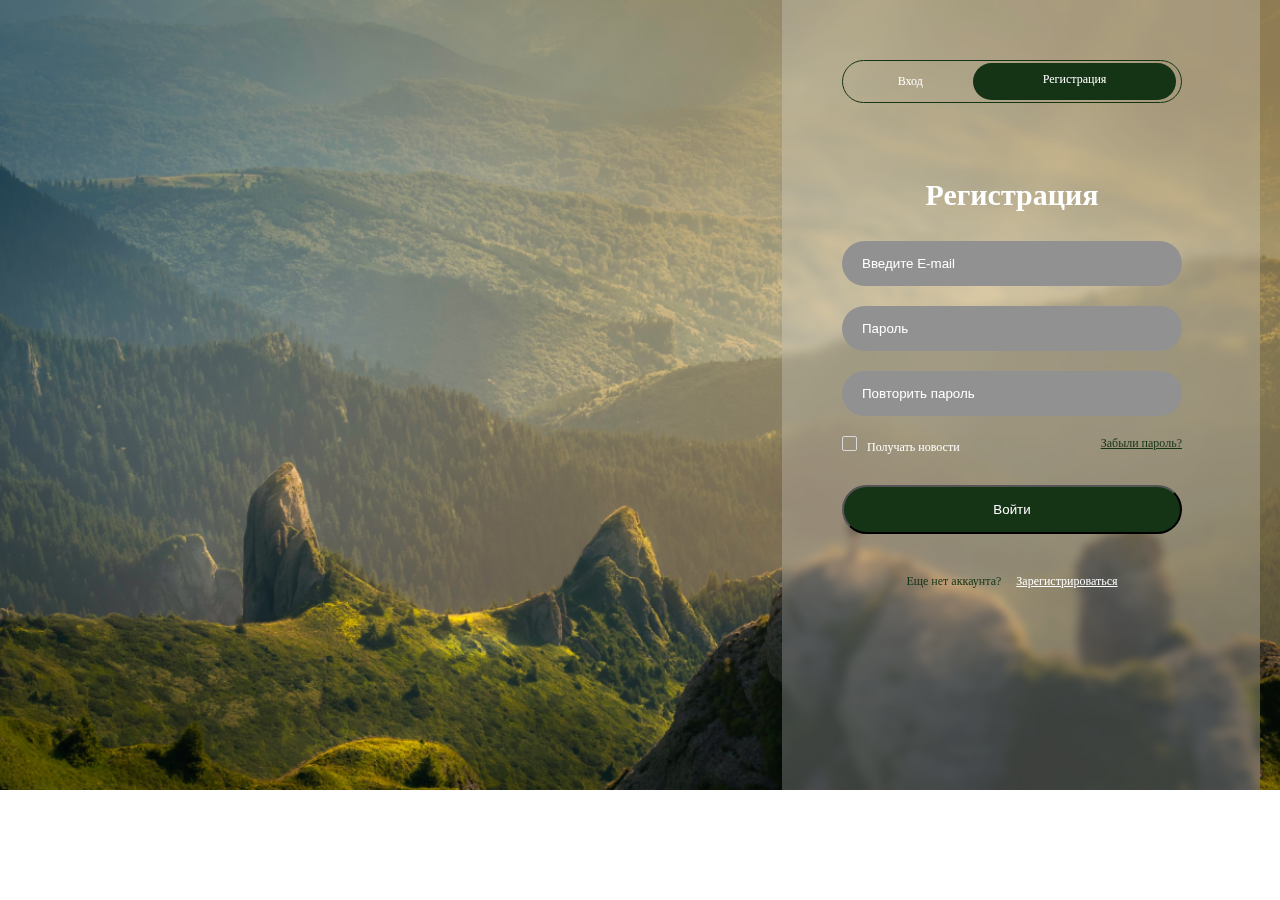
==== index1.html @ fb6a3434 "add registr page" ====
<!DOCTYPE html>
<html lang="ru">
  <head>
    <meta charset="UTF-8" />
    <meta name="viewport" content="width=device-width, initial-scale=1.0" />
    <title>Forms</title>
    <link rel="stylesheet" href="./fonts/fontsheet.css" />
    <link rel="stylesheet" href="./css/style.css" />
  </head>
  <body>
    <main>
      <section class="flex jc-end container main">
        <div class="wrapper">
          <div class="container-small">
            <div class="nav-header">
              <nav class="nav-list flex jc-sb">
                <a class="nav-item-2" href="./index.html">Вход</a>
                <a class="nav-item-1" href="./index1.html">Регистрация</a>
              </nav>
            </div>
          </div>

          <section>
            <div class="container-small">
              <h1 class="main-title">Регистрация</h1>
              <form action="https://fom.in.ua/echo" method="post">
                <input
                  class="fields"
                  type="email"
                  name="email"
                  placeholder="Введите E-mail"
                  required
                />
                <br />
                <input
                  class="fields"
                  type="password"
                  name="pass"
                  placeholder="Пароль"
                  required
                  pattern="[0-9]{6}"
                />
                <br />
                <input
                  class="fields"
                  type="password"
                  name="pass"
                  placeholder="Повторить пароль"
                  required
                  pattern="[0-9]{6}"
                />
                <br />

                <div class="flex jc-sb">
                  <label class="checkbox-label">
                    <input type="checkbox" />
                    <span class="checkbox"></span>Получать новости
                  </label>
                  <a href="#" class="tx-color-green">Забыли пароль?</a>
                </div>
                <button type="submit">Войти</button>
              </form>
            </div>
          </section>
          <section>
            <div class="container-small">
              <div class="flex text-box">
                <p class="tx-color-green">Еще нет аккаунта?</p>
                <a href="#">Зарегистрироваться</a>
              </div>
            </div>
          </section>
        </div>
      </section>
    </main>
  </body>
</html>
---- fonts/fontsheet.css ----
@font-face {
  font-family: 'Roboto';
  src: url('Roboto-Regular.woff2') format('woff2'),
    url('Roboto-Regular.woff') format('woff');
  font-weight: normal;
  font-style: normal;
  font-display: swap;
}
---- css/style.css ----
:root {
  --container-width: 1240px;
  --basic-space: 1rem;
  --bg-color-1: #153416;
  --bg-color-2: #929191;
  --text-color: #153416;
}

* {
  margin: 0;
  padding: 0;
  box-sizing: border-box;
}
.tx-color-green {
  color: var(--text-color);
}
.img {
  max-width: 100%;
}

.btn {
  display: inline-block;
  text-align: center;
  min-width: 150px;
  padding: 0.5rem, 1.5rem;
}

a {
  color: inherit;
  text-decoration: underline;
}
html {
  font-family: 'Roboto' serif;
  font-size: 12px;
  line-height: normal;
  font-weight: 400;
  color: #fff;
}

.container {
  max-width: calc(var(--container-width) + var(--basic-space) * 2);
  margin-left: auto;
  margin-right: auto;
  padding-right: var(--basic-space);
  padding-left: var(--basic-space);
}
.container-small {
  min-width: 340px;
}
main {
  background: url(../img/bg.png) no-repeat center/cover;
  min-width: 100vh;
}
.wrapper {
  max-width: 496px;
  background: rgba(233, 233, 233, 0.25);
  backdrop-filter: blur(5px);
}
.flex {
  display: flex;
}
.jc-end {
  justify-content: flex-end;
}
.jc-sb {
  justify-content: space-between;
}
.ta-center {
  text-align: center;
}
.wrapper {
  padding: 60px 78px 171px 60px;
}
.nav-header {
  border-radius: 30px;
  border: 1px solid #153416;
  padding: 2px;
  margin-bottom: 75px;
}
.nav-list {
  justify-content: center;
}
.nav-item-1 {
  border-radius: 30px;
  background: var(--bg-color-1);
  padding: 9px 70px;
}
.nav-item-2 {
  padding: 11px 50px;
}
nav a {
  text-decoration: none;
}
.main-title {
  font-size: 30px;
  text-align: center;
  margin-bottom: 29px;
}
.fields {
  border-radius: 30px;
  background: #929191;
  width: 100%;
  padding-top: 15px;
  padding-bottom: 15px;
  margin-bottom: 20px;
  border: none;
}
input::placeholder {
  padding-left: 20px;
  color: #fff;
}
.checkbox-label input[type='checkbox'] {
  opacity: 0;
  width: 0;
  height: 0;
  float: left;
}
.checkbox-label .checkbox {
  width: 15px;
  height: 15px;
  border-radius: 2px;
  display: inline-block;
  border: 1px solid #d9d9d9;
  margin-right: 10px;
}
.checkbox-label input[type='checkbox']:checked + .checkbox {
  background: #153416;
  background-image: url(../img/Vector\ 3.svg);
  background-position: center;
  background-repeat: no-repeat;
}
button {
  border-radius: 30px;
  background: #153416;
  width: 100%;
  padding: 15px;
  margin-top: 30px;
  margin-bottom: 40px;
  color: #fff;
}
.text-box {
  gap: 15px;
  justify-content: center;
  margin-bottom: 30px;
}
.social-list {
  margin-top: 20px;
  justify-content: center;
  gap: 15px;
}
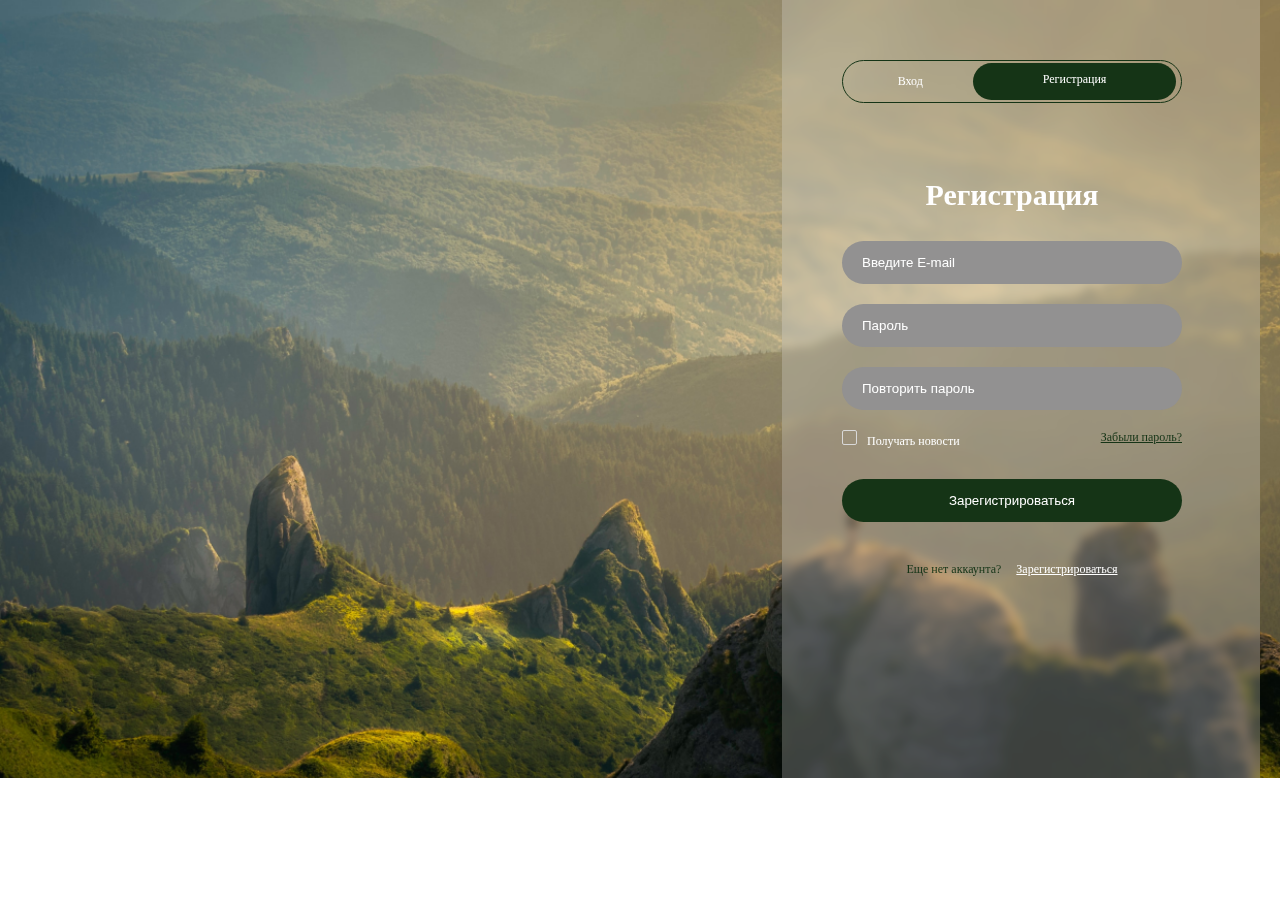
==== commit 6b33afd8: "css" ====
--- a/index1.html
+++ b/index1.html
@@ -58,7 +58,7 @@
                   </label>
                   <a href="#" class="tx-color-green">Забыли пароль?</a>
                 </div>
-                <button type="submit">Войти</button>
+                <button type="submit">Зарегистрироваться</button>
               </form>
             </div>
           </section>
--- a/css/style.css
+++ b/css/style.css
@@ -100,8 +100,8 @@
   border-radius: 30px;
   background: #929191;
   width: 100%;
-  padding-top: 15px;
-  padding-bottom: 15px;
+  padding-top: 14px;
+  padding-bottom: 14px;
   margin-bottom: 20px;
   border: none;
 }
@@ -133,10 +133,12 @@
   border-radius: 30px;
   background: #153416;
   width: 100%;
-  padding: 15px;
   margin-top: 30px;
+  padding-top: 14px;
+  padding-bottom: 14px;
   margin-bottom: 40px;
   color: #fff;
+  border: none;
 }
 .text-box {
   gap: 15px;
